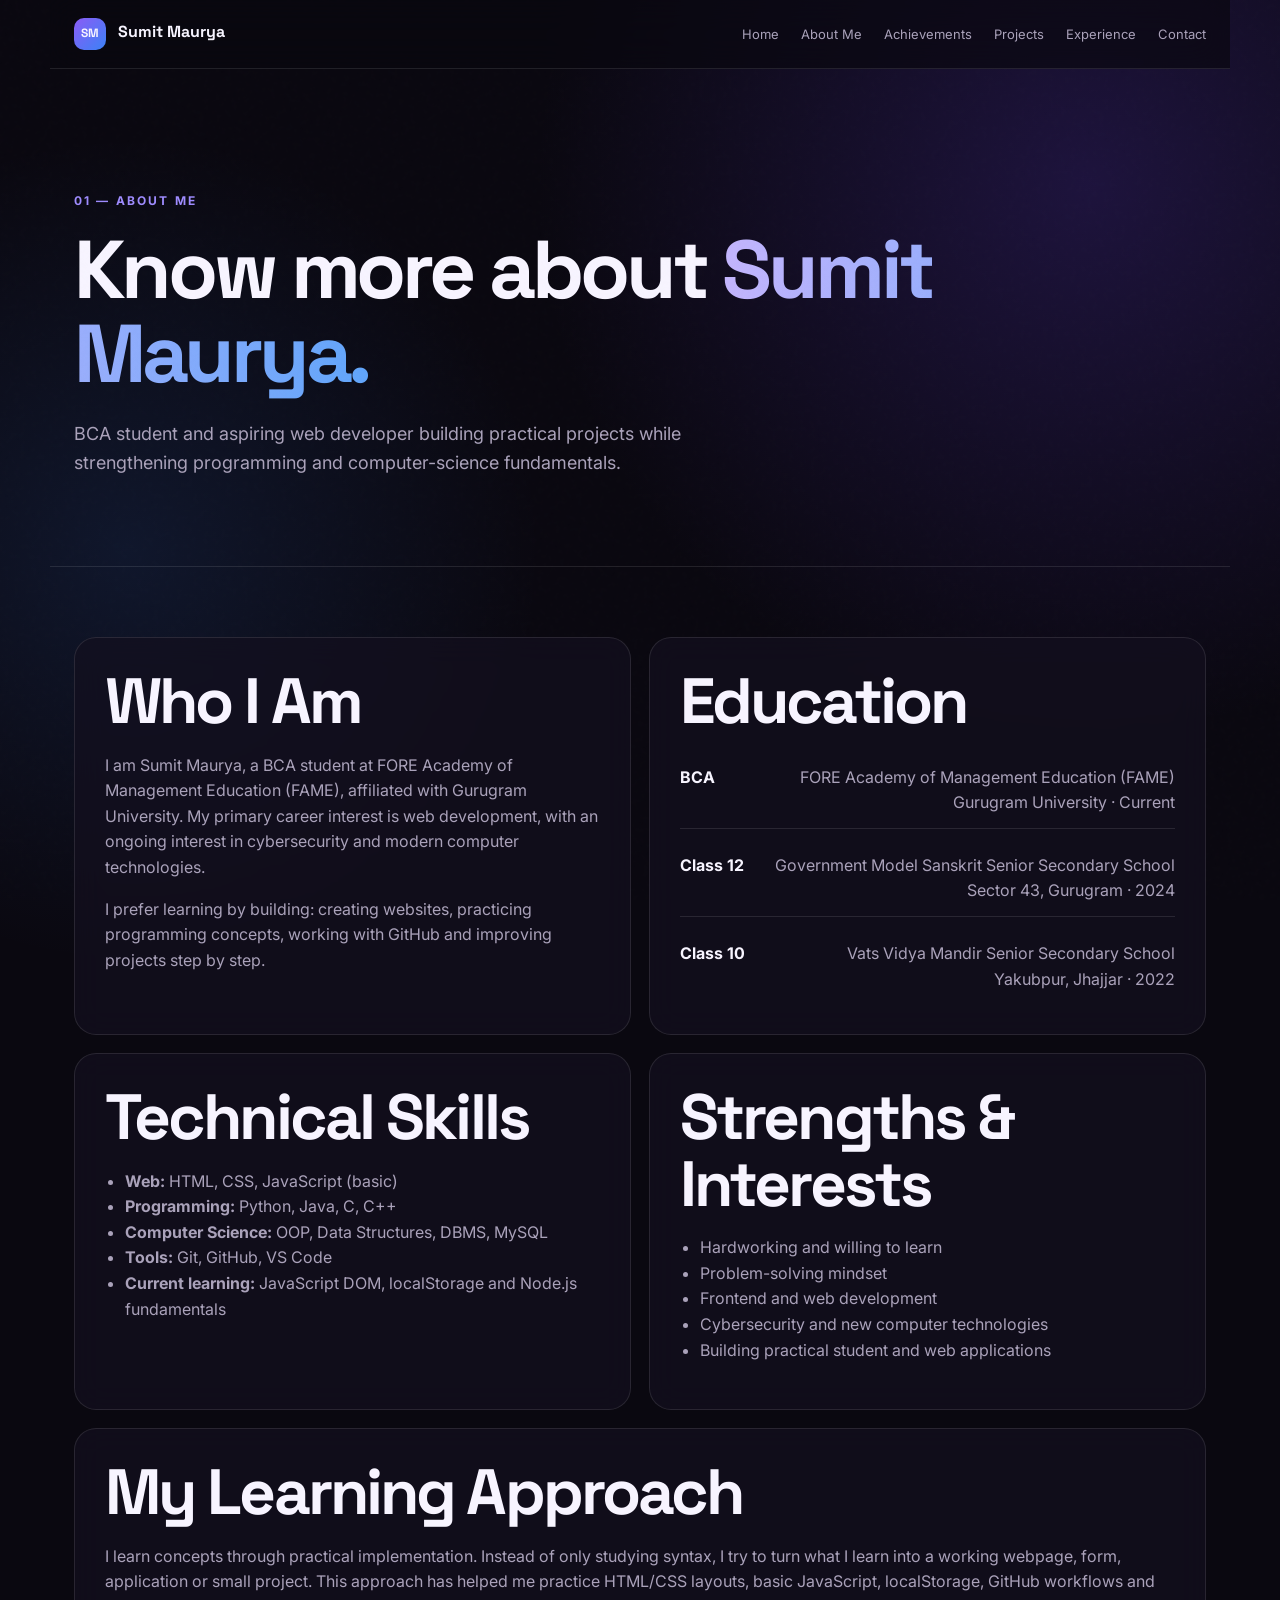
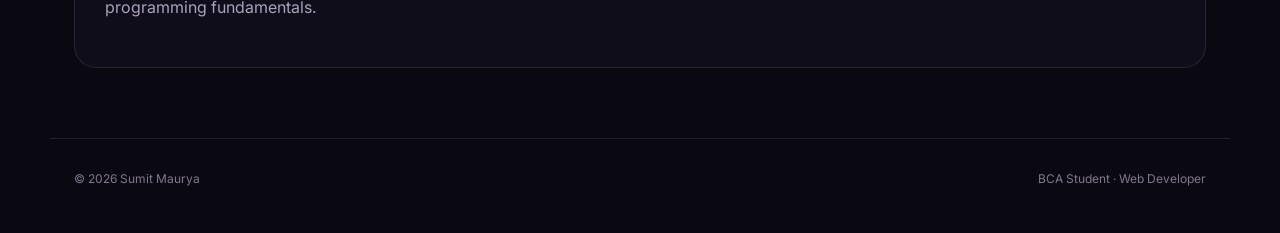
==== about.html @ 4261808b "Initial portfolio upload" ====
<!doctype html>
<html lang="en">

<head>
    <meta charset="utf-8">
    <meta name="viewport" content="width=device-width,initial-scale=1">
    <title>About Me | Sumit Maurya</title>
    <link rel="preconnect" href="https://fonts.googleapis.com">
    <link rel="preconnect" href="https://fonts.gstatic.com" crossorigin>
    <link
        href="https://fonts.googleapis.com/css2?family=Inter:wght@400;500;600;700;800&family=Space+Grotesk:wght@500;600;700&display=swap"
        rel="stylesheet">
    <link rel="stylesheet" href="style.css">
    <link rel="stylesheet" href="page.css">
</head>

<body>
    <div class="noise"></div>
    <header class="nav"><a class="brand" href="index.html"><span>SM</span> Sumit Maurya</a><button class="menu"
            aria-label="Open menu">☰</button>
        <nav><a href="index.html">Home</a><a href="about.html">About Me</a><a
                href="achievements.html">Achievements</a><a href="projects.html">Projects</a><a
                href="experience.html">Experience</a><a href="contact.html">Contact</a></nav>
    </header>
    <main>
        <section class="page-hero">
            <p class="eyebrow">01 — About Me</p>
            <h1>Know more about <span>Sumit Maurya.</span></h1>
            <p class="lead">BCA student and aspiring web developer building practical projects while strengthening
                programming and computer-science fundamentals.</p>
        </section>
        <section class="detail-grid">
            <div class="detail-card">
                <h2>Who I Am</h2>
                <p>I am Sumit Maurya, a BCA student at FORE Academy of Management Education (FAME), affiliated with
                    Gurugram University. My primary career interest is web development, with an ongoing interest in
                    cybersecurity and modern computer technologies.</p>
                <p>I prefer learning by building: creating websites, practicing programming concepts, working with
                    GitHub and improving projects step by step.</p>
            </div>
            <div class="detail-card">
                <h2>Education</h2>
                <div class="info-list">
                    <div class="info-row"><b>BCA</b><span>FORE Academy of Management Education (FAME)<br>Gurugram
                            University · Current</span></div>
                    <div class="info-row"><b>Class 12</b><span>Government Model Sanskrit Senior Secondary
                            School<br>Sector 43, Gurugram · 2024</span></div>
                    <div class="info-row"><b>Class 10</b><span>Vats Vidya Mandir Senior Secondary School<br>Yakubpur,
                            Jhajjar · 2022</span></div>
                </div>
            </div>
            <div class="detail-card">
                <h2>Technical Skills</h2>
                <ul>
                    <li><b>Web:</b> HTML, CSS, JavaScript (basic)</li>
                    <li><b>Programming:</b> Python, Java, C, C++</li>
                    <li><b>Computer Science:</b> OOP, Data Structures, DBMS, MySQL</li>
                    <li><b>Tools:</b> Git, GitHub, VS Code</li>
                    <li><b>Current learning:</b> JavaScript DOM, localStorage and Node.js fundamentals</li>
                </ul>
            </div>
            <div class="detail-card">
                <h2>Strengths & Interests</h2>
                <ul>
                    <li>Hardworking and willing to learn</li>
                    <li>Problem-solving mindset</li>
                    <li>Frontend and web development</li>
                    <li>Cybersecurity and new computer technologies</li>
                    <li>Building practical student and web applications</li>
                </ul>
            </div>
            <div class="detail-card wide">
                <h2>My Learning Approach</h2>
                <p>I learn concepts through practical implementation. Instead of only studying syntax, I try to turn
                    what I learn into a working webpage, form, application or small project. This approach has helped me
                    practice HTML/CSS layouts, basic JavaScript, localStorage, GitHub workflows and programming
                    fundamentals.</p>
            </div>
        </section>
    </main>
    <footer><span>© 2026 Sumit Maurya</span><span>BCA Student · Web Developer</span></footer>
    <script src="script.js"></script>
</body>

</html>
---- style.css ----
:root{--bg:#0a0810;--panel:rgba(20,16,31,.72);--text:#f7f4ff;--muted:#aaa2ba;--line:rgba(255,255,255,.1);--a:#8b5cf6;--b:#3b82f6;--max:1180px}*{box-sizing:border-box}html{scroll-behavior:smooth}body{margin:0;background:radial-gradient(circle at 85% 10%,rgba(99,60,220,.22),transparent 28%),radial-gradient(circle at 10% 30%,rgba(59,130,246,.12),transparent 24%),var(--bg);color:var(--text);font-family:Inter,system-ui,sans-serif;line-height:1.6}.noise{position:fixed;inset:0;pointer-events:none;opacity:.035;background-image:url("data:image/svg+xml,%3Csvg viewBox='0 0 180 180' xmlns='http://www.w3.org/2000/svg'%3E%3Cfilter id='n'%3E%3CfeTurbulence type='fractalNoise' baseFrequency='.9' numOctaves='4' stitchTiles='stitch'/%3E%3C/filter%3E%3Crect width='100%25' height='100%25' filter='url(%23n)' opacity='.35'/%3E%3C/svg%3E")}a{color:inherit;text-decoration:none}.nav{position:sticky;top:0;z-index:20;display:flex;align-items:center;justify-content:space-between;max-width:var(--max);margin:auto;padding:18px 24px;background:rgba(10,8,16,.68);backdrop-filter:blur(18px);border-bottom:1px solid var(--line)}.brand{font-family:'Space Grotesk';font-weight:700}.brand span{display:inline-grid;place-items:center;width:32px;height:32px;margin-right:8px;border-radius:10px;background:linear-gradient(135deg,var(--a),var(--b));font-size:12px}.nav nav{display:flex;gap:22px;font-size:13px;color:var(--muted)}.nav nav a:hover,.mini-links a:hover{color:white}.menu{display:none;background:none;border:0;color:white;font-size:24px}.section{max-width:var(--max);margin:auto;padding:105px 24px}.hero{min-height:calc(100vh - 70px);display:grid;grid-template-columns:1.2fr .8fr;align-items:center;gap:70px}.eyebrow{color:#9f8cff;text-transform:uppercase;letter-spacing:.18em;font-size:12px;font-weight:700}.hero h1,h2{font-family:'Space Grotesk';line-height:1.04;letter-spacing:-.045em;margin:18px 0}.hero h1{font-size:clamp(48px,7vw,86px);max-width:850px}.hero h1 span,h2 span{background:linear-gradient(90deg,#c4b5fd,#60a5fa);-webkit-background-clip:text;background-clip:text;color:transparent}.lead{font-size:18px;color:var(--muted);max-width:680px}.actions{display:flex;gap:12px;margin:28px 0}.btn{padding:13px 19px;border-radius:13px;border:1px solid var(--line);font-weight:700}.primary{background:linear-gradient(135deg,var(--a),var(--b));box-shadow:0 12px 40px rgba(91,70,220,.25)}.ghost{background:rgba(255,255,255,.04)}.mini-links{display:flex;gap:22px;color:#c9c2d7;font-size:14px}.hero-photo{position:relative;display:flex;justify-content:center}.hero-photo img{width:min(390px,80vw);aspect-ratio:3/4;object-fit:cover;border-radius:28px;border:1px solid rgba(255,255,255,.15);box-shadow:0 35px 90px rgba(0,0,0,.5);position:relative;z-index:2}.orbit{position:absolute;width:390px;height:390px;border-radius:50%;background:linear-gradient(135deg,rgba(139,92,246,.5),rgba(59,130,246,.15));filter:blur(55px)}.split{display:grid;grid-template-columns:.8fr 1.2fr;gap:80px;border-top:1px solid var(--line)}h2{font-size:clamp(38px,5vw,64px)}.text{color:var(--muted);font-size:17px}.section-head{display:flex;justify-content:space-between;align-items:end;margin-bottom:35px}.skills-grid{display:grid;grid-template-columns:repeat(4,1fr);gap:14px}.skill-card,.project,.cert{border:1px solid var(--line);background:var(--panel);backdrop-filter:blur(15px);border-radius:20px}.skill-card{padding:25px;min-height:145px}.skill-card b{font-family:'Space Grotesk';font-size:20px}.skill-card p,.project p,.cert p,.muted{color:var(--muted)}.projects-grid{display:grid;grid-template-columns:repeat(2,1fr);gap:16px}.project{padding:28px;min-height:270px;transition:.3s}.project:hover,.cert:hover{transform:translateY(-5px);border-color:rgba(139,92,246,.5)}.project-no{color:#8b5cf6;font-size:12px;font-weight:800}.project h3,.cert h3{font-family:'Space Grotesk';font-size:24px;margin:16px 0 8px}.tags{display:flex;gap:7px;flex-wrap:wrap;margin:20px 0}.tags span{font-size:11px;padding:5px 8px;border-radius:99px;background:rgba(139,92,246,.12);color:#cfc3ff}.project a,.project .status,.cert button{font-size:13px;font-weight:700;color:#b9a9ff}.status{display:inline-block}.timeline{border-left:1px solid #554b68;padding-left:28px}.timeline-item span{font-size:12px;color:#9f8cff}.timeline-item h3{font-family:'Space Grotesk';font-size:25px}.timeline-item p{color:var(--muted)}.cert-grid{display:grid;grid-template-columns:repeat(2,1fr);gap:16px}.cert{overflow:hidden;display:grid;grid-template-columns:190px 1fr}.cert img{width:100%;height:100%;min-height:150px;object-fit:cover;background:white}.cert>div:not(.private-icon){padding:20px}.cert h3{font-size:18px;margin:0 0 4px}.cert p{font-size:13px;margin:0 0 12px}.cert button{border:0;background:none;padding:0;cursor:pointer}.private-cert{padding:20px;display:flex;gap:18px;align-items:center}.private-icon{font-size:34px}.private-cert small{color:var(--muted)}.contact{text-align:center;border-top:1px solid var(--line)}.contact .lead{margin:0 auto 25px}.contact-links{display:flex;justify-content:center;gap:12px}.contact-links a{padding:12px 18px;border:1px solid var(--line);border-radius:12px}.contact-links a:hover{background:rgba(255,255,255,.06)}footer{max-width:var(--max);margin:auto;padding:30px 24px 45px;border-top:1px solid var(--line);display:flex;justify-content:space-between;color:#80788e;font-size:12px}.modal{position:fixed;inset:0;background:rgba(0,0,0,.88);z-index:100;display:none;align-items:center;justify-content:center;padding:30px}.modal.show{display:flex}.modal img{max-width:92vw;max-height:88vh;object-fit:contain;border-radius:12px;background:white}.close{position:absolute;top:20px;right:25px;border:0;background:none;color:white;font-size:42px;cursor:pointer}.reveal{opacity:0;transform:translateY(18px);transition:.7s}.reveal.visible{opacity:1;transform:none}@media(max-width:850px){.nav nav{display:none}.menu{display:block}.hero,.split{grid-template-columns:1fr;gap:45px}.hero{padding-top:70px}.hero-photo{order:-1}.skills-grid{grid-template-columns:repeat(2,1fr)}.cert-grid,.projects-grid{grid-template-columns:1fr}.section{padding:75px 20px}.cert{grid-template-columns:150px 1fr}}@media(max-width:520px){.skills-grid{grid-template-columns:1fr}.cert{grid-template-columns:1fr}.cert img{height:210px}.hero h1{font-size:47px}footer{flex-direction:column;gap:8px}}
@media(max-width:850px){.nav nav.open{display:flex;position:absolute;left:20px;right:20px;top:68px;flex-direction:column;gap:0;padding:10px;border:1px solid var(--line);border-radius:16px;background:rgba(10,8,16,.96);backdrop-filter:blur(20px);box-shadow:0 20px 50px rgba(0,0,0,.35)}.nav nav.open a{padding:12px 14px;border-bottom:1px solid var(--line)}.nav nav.open a:last-child{border-bottom:0}}
---- page.css ----
.page-hero {
    max-width: var(--max);
    margin: auto;
    padding: 110px 24px 70px;
    border-bottom: 1px solid var(--line)
}

.page-hero .eyebrow {
    margin-bottom: 18px
}

.page-hero h1 {
    font-family: 'Space Grotesk';
    font-size: clamp(48px, 7vw, 82px);
    line-height: 1.02;
    letter-spacing: -.05em;
    margin: 0;
    max-width: 900px
}

.page-hero h1 span {
    background: linear-gradient(90deg, #c4b5fd, #60a5fa);
    -webkit-background-clip: text;
    background-clip: text;
    color: transparent
}

.page-hero p.lead {
    margin-top: 25px
}

.detail-grid {
    max-width: var(--max);
    margin: auto;
    padding: 70px 24px;
    display: grid;
    grid-template-columns: 1fr 1fr;
    gap: 18px
}

.detail-card {
    border: 1px solid var(--line);
    background: var(--panel);
    backdrop-filter: blur(15px);
    border-radius: 22px;
    padding: 30px
}

.detail-card h2,
.detail-card h3 {
    font-family: 'Space Grotesk';
    margin-top: 0
}

.detail-card p,
.detail-card li {
    color: var(--muted)
}

.detail-card ul {
    padding-left: 20px
}

.wide {
    grid-column: 1/-1
}

.info-list {
    display: grid;
    gap: 12px
}

.info-row {
    display: flex;
    justify-content: space-between;
    gap: 20px;
    padding: 12px 0;
    border-bottom: 1px solid var(--line)
}

.info-row:last-child {
    border-bottom: 0
}

.info-row b {
    color: var(--text)
}

.info-row span {
    text-align: right;
    color: var(--muted)
}

.achievement-grid {
    max-width: var(--max);
    margin: auto;
    padding: 70px 24px;
    display: grid;
    grid-template-columns: repeat(2, 1fr);
    gap: 18px
}

.achievement {
    overflow: hidden;
    border: 1px solid var(--line);
    background: var(--panel);
    border-radius: 22px;
    display: grid;
    grid-template-columns: 210px 1fr;
    min-height: 210px
}

.achievement img {
    width: 100%;
    height: 100%;
    min-height: 210px;
    object-fit: cover;
    background: #fff
}

.achievement-body {
    padding: 24px
}

.achievement h3 {
    font-family: 'Space Grotesk';
    font-size: 22px;
    margin: 0 0 6px
}

.achievement-body p {
    color: var(--muted);
    margin: 6px 0
}

.achievement-body button {
    margin-top: 12px;
    border: 0;
    background: none;
    color: #b9a9ff;
    font-weight: 700;
    cursor: pointer;
    padding: 0
}

.project-list {
    max-width: var(--max);
    margin: auto;
    padding: 70px 24px;
    display: grid;
    gap: 20px
}

.project-full {
    border: 1px solid var(--line);
    background: var(--panel);
    border-radius: 24px;
    padding: 32px;
    position: relative
}

.project-full .project-no {
    position: absolute;
    right: 28px;
    top: 28px
}

.project-full h2 {
    font-size: 36px;
    margin: 0 70px 10px 0
}

.project-full p {
    color: var(--muted);
    max-width: 850px;
    font-size: 16px
}

.project-meta {
    display: flex;
    flex-wrap: wrap;
    gap: 8px;
    margin: 20px 0
}

.project-meta span {
    font-size: 12px;
    padding: 6px 10px;
    border-radius: 999px;
    background: rgba(139, 92, 246, .12);
    color: #d1c4ff
}

.project-actions {
    display: flex;
    gap: 10px;
    flex-wrap: wrap
}

.project-actions a,
.project-actions span {
    padding: 10px 14px;
    border: 1px solid var(--line);
    border-radius: 11px;
    font-size: 13px;
    font-weight: 700
}

.project-actions a {
    background: linear-gradient(135deg, rgba(139, 92, 246, .2), rgba(59, 130, 246, .15))
}

.note {
    color: var(--muted);
    font-size: 13px
}

.contact-page {
    max-width: var(--max);
    margin: auto;
    padding: 80px 24px 110px;
    text-align: center
}

.contact-page .lead {
    margin: 20px auto 30px
}

.contact-page .contact-links {
    margin-top: 20px
}

@media(max-width:850px) {

    .detail-grid,
    .achievement-grid {
        grid-template-columns: 1fr
    }

    .wide {
        grid-column: auto
    }

    .achievement {
        grid-template-columns: 150px 1fr
    }

    .page-hero {
        padding: 80px 20px 55px
    }

    .detail-grid,
    .achievement-grid,
    .project-list {
        padding: 55px 20px
    }
}

@media(max-width:520px) {
    .achievement {
        grid-template-columns: 1fr
    }

    .achievement img {
        height: 220px
    }

    .info-row {
        flex-direction: column;
        gap: 4px
    }

    .info-row span {
        text-align: left
    }

    .project-full h2 {
        font-size: 30px
    }
}
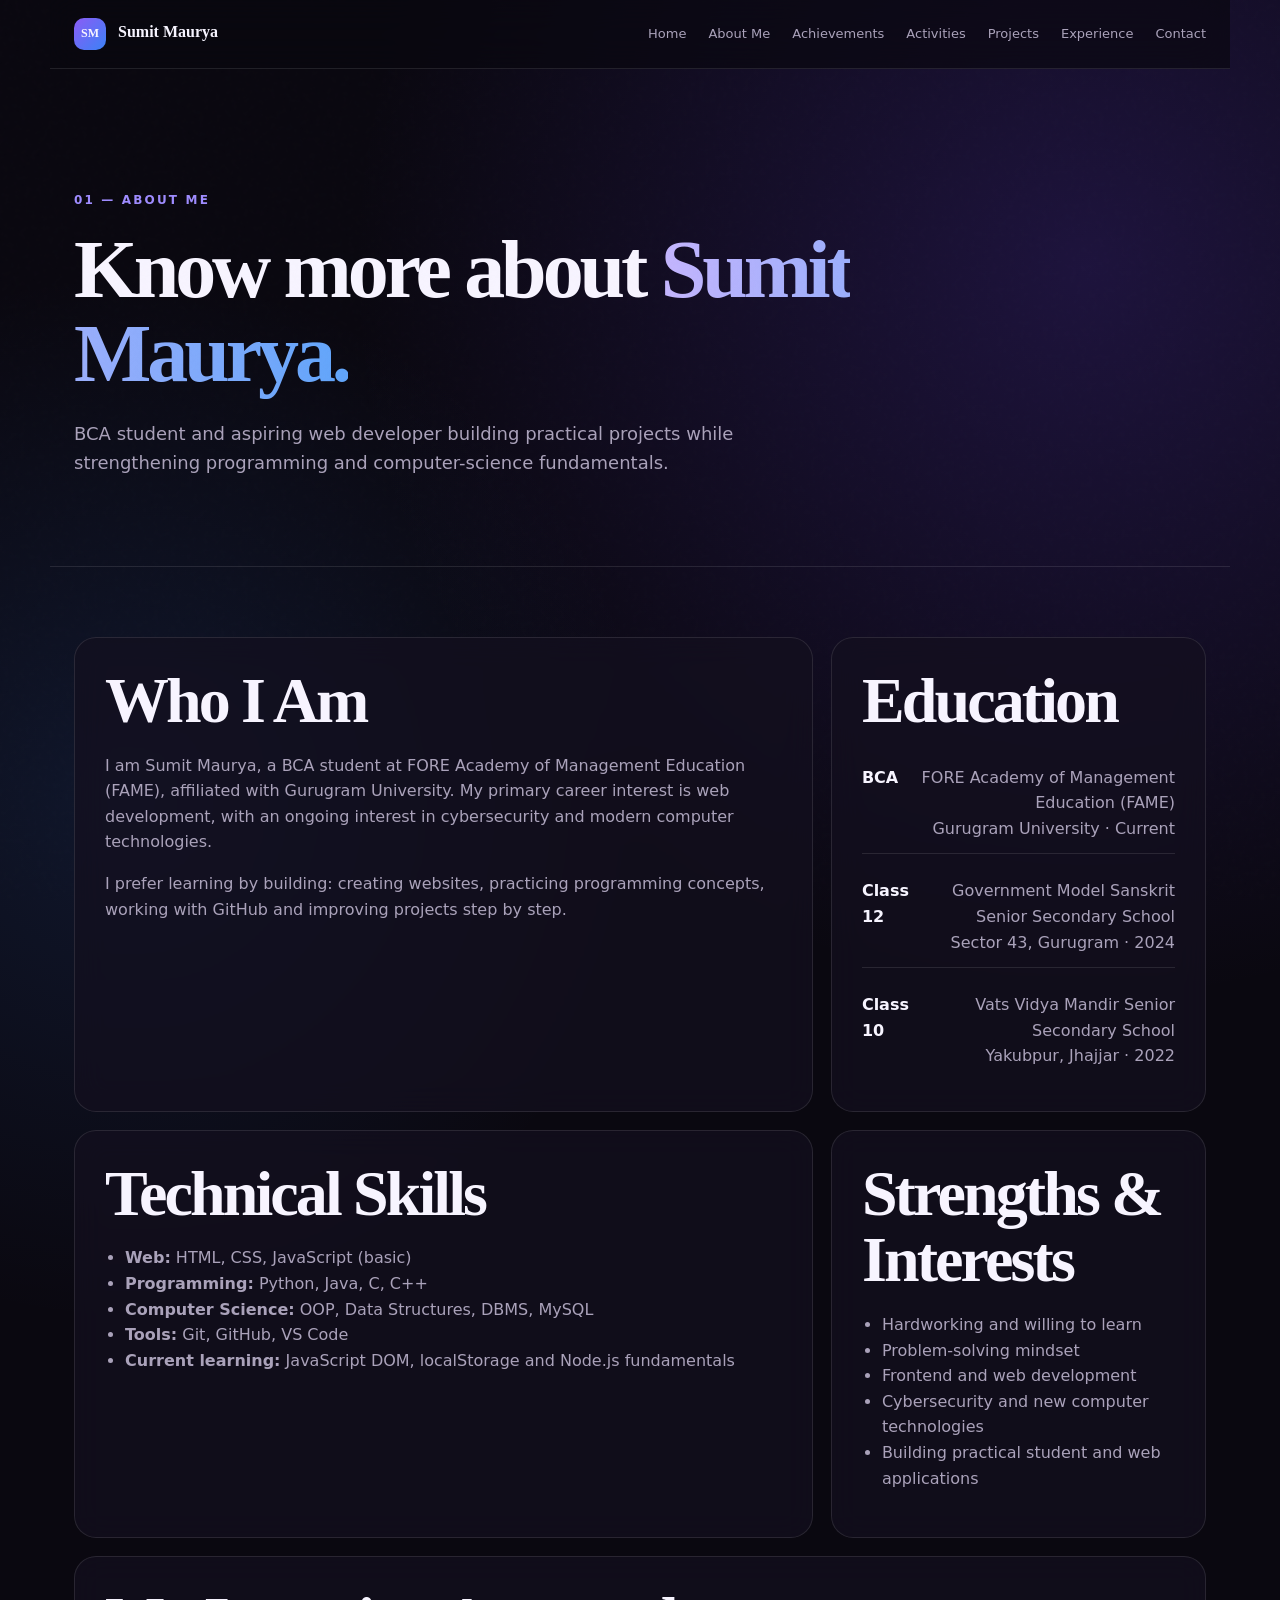
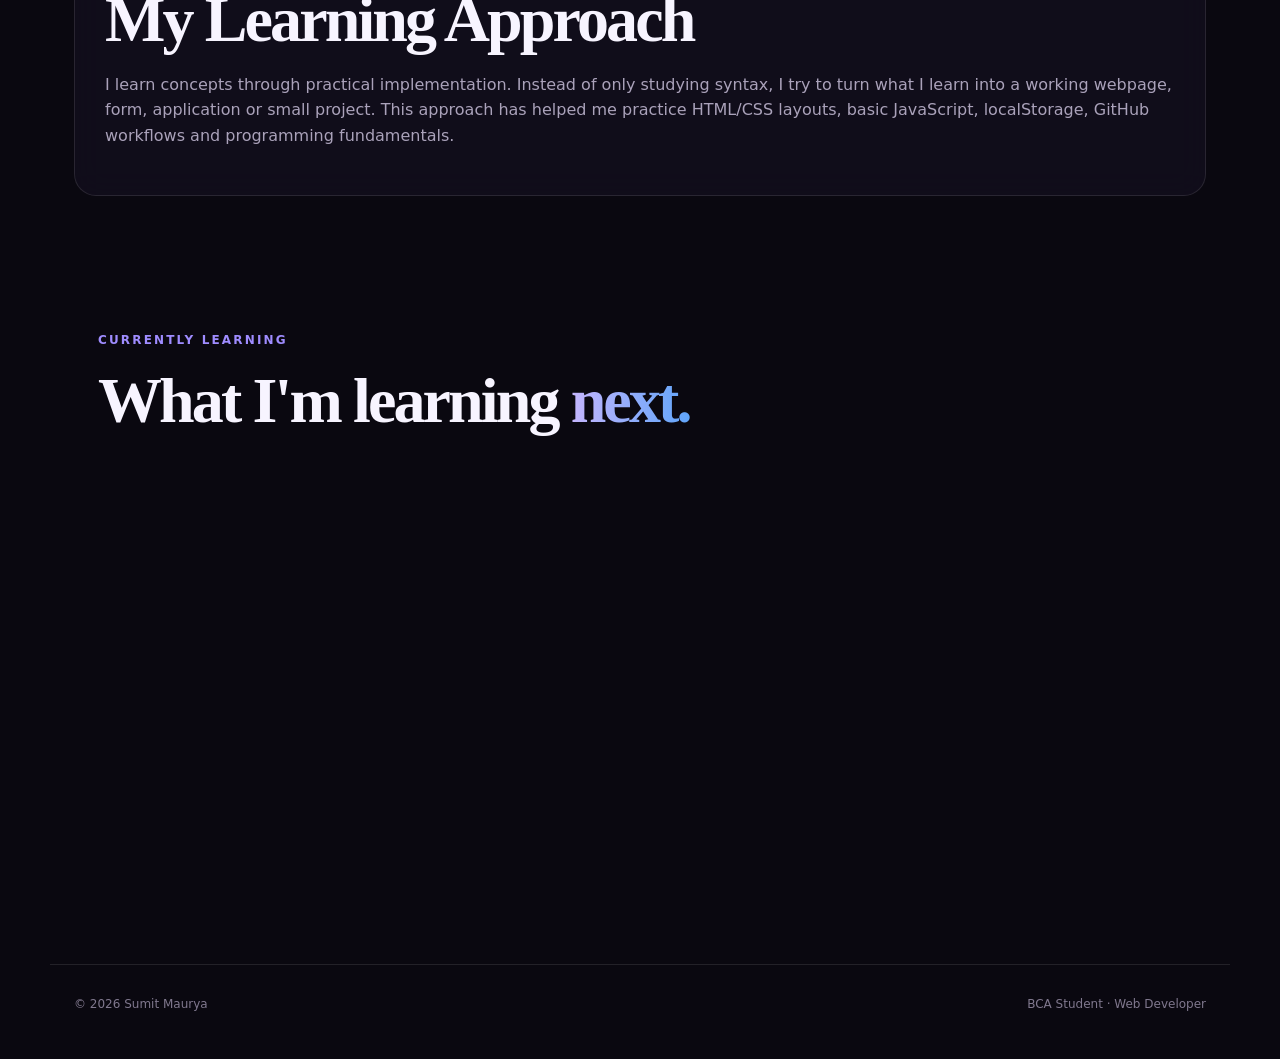
==== commit 67ac2ab3: "Add activities page" ====
--- a/about.html
+++ b/about.html
@@ -1,15 +1,7 @@
 <!doctype html>
-<html lang="en">
+<html>
 
 <head>
-    <meta charset="utf-8">
-    <meta name="viewport" content="width=device-width,initial-scale=1">
-    <title>About Me | Sumit Maurya</title>
-    <link rel="preconnect" href="https://fonts.googleapis.com">
-    <link rel="preconnect" href="https://fonts.gstatic.com" crossorigin>
-    <link
-        href="https://fonts.googleapis.com/css2?family=Inter:wght@400;500;600;700;800&family=Space+Grotesk:wght@500;600;700&display=swap"
-        rel="stylesheet">
     <link rel="stylesheet" href="style.css">
     <link rel="stylesheet" href="page.css">
 </head>
@@ -18,9 +10,15 @@
     <div class="noise"></div>
     <header class="nav"><a class="brand" href="index.html"><span>SM</span> Sumit Maurya</a><button class="menu"
             aria-label="Open menu">☰</button>
-        <nav><a href="index.html">Home</a><a href="about.html">About Me</a><a
-                href="achievements.html">Achievements</a><a href="projects.html">Projects</a><a
-                href="experience.html">Experience</a><a href="contact.html">Contact</a></nav>
+       <nav>
+<a href="index.html">Home</a>
+<a href="about.html">About Me</a>
+<a href="achievements.html">Achievements</a>
+<a href="activities.html">Activities</a>
+<a href="projects.html">Projects</a>
+<a href="experience.html">Experience</a>
+<a href="contact.html">Contact</a>
+</nav>
     </header>
     <main>
         <section class="page-hero">
@@ -76,6 +74,40 @@
                     practice HTML/CSS layouts, basic JavaScript, localStorage, GitHub workflows and programming
                     fundamentals.</p>
             </div>
+            <section class="section">
+
+    <div class="section-head">
+        <div>
+            <p class="eyebrow">Currently Learning</p>
+            <h2>What I'm learning <span>next.</span></h2>
+        </div>
+    </div>
+
+    <div class="skills-grid">
+
+        <div class="skill-card reveal">
+            <b>Advanced JavaScript</b>
+            <p>DOM, events, APIs and modern JavaScript concepts.</p>
+        </div>
+
+        <div class="skill-card reveal">
+            <b>Node.js</b>
+            <p>Backend development and server-side JavaScript fundamentals.</p>
+        </div>
+
+        <div class="skill-card reveal">
+            <b>Full Stack Development</b>
+            <p>Building complete web applications from frontend to backend.</p>
+        </div>
+
+        <div class="skill-card reveal">
+            <b>Cybersecurity</b>
+            <p>Exploring cybersecurity concepts and secure web development.</p>
+        </div>
+
+    </div>
+
+</section>
         </section>
     </main>
     <footer><span>© 2026 Sumit Maurya</span><span>BCA Student · Web Developer</span></footer>
--- a/style.css
+++ b/style.css
@@ -1,2 +1,654 @@
-:root{--bg:#0a0810;--panel:rgba(20,16,31,.72);--text:#f7f4ff;--muted:#aaa2ba;--line:rgba(255,255,255,.1);--a:#8b5cf6;--b:#3b82f6;--max:1180px}*{box-sizing:border-box}html{scroll-behavior:smooth}body{margin:0;background:radial-gradient(circle at 85% 10%,rgba(99,60,220,.22),transparent 28%),radial-gradient(circle at 10% 30%,rgba(59,130,246,.12),transparent 24%),var(--bg);color:var(--text);font-family:Inter,system-ui,sans-serif;line-height:1.6}.noise{position:fixed;inset:0;pointer-events:none;opacity:.035;background-image:url("data:image/svg+xml,%3Csvg viewBox='0 0 180 180' xmlns='http://www.w3.org/2000/svg'%3E%3Cfilter id='n'%3E%3CfeTurbulence type='fractalNoise' baseFrequency='.9' numOctaves='4' stitchTiles='stitch'/%3E%3C/filter%3E%3Crect width='100%25' height='100%25' filter='url(%23n)' opacity='.35'/%3E%3C/svg%3E")}a{color:inherit;text-decoration:none}.nav{position:sticky;top:0;z-index:20;display:flex;align-items:center;justify-content:space-between;max-width:var(--max);margin:auto;padding:18px 24px;background:rgba(10,8,16,.68);backdrop-filter:blur(18px);border-bottom:1px solid var(--line)}.brand{font-family:'Space Grotesk';font-weight:700}.brand span{display:inline-grid;place-items:center;width:32px;height:32px;margin-right:8px;border-radius:10px;background:linear-gradient(135deg,var(--a),var(--b));font-size:12px}.nav nav{display:flex;gap:22px;font-size:13px;color:var(--muted)}.nav nav a:hover,.mini-links a:hover{color:white}.menu{display:none;background:none;border:0;color:white;font-size:24px}.section{max-width:var(--max);margin:auto;padding:105px 24px}.hero{min-height:calc(100vh - 70px);display:grid;grid-template-columns:1.2fr .8fr;align-items:center;gap:70px}.eyebrow{color:#9f8cff;text-transform:uppercase;letter-spacing:.18em;font-size:12px;font-weight:700}.hero h1,h2{font-family:'Space Grotesk';line-height:1.04;letter-spacing:-.045em;margin:18px 0}.hero h1{font-size:clamp(48px,7vw,86px);max-width:850px}.hero h1 span,h2 span{background:linear-gradient(90deg,#c4b5fd,#60a5fa);-webkit-background-clip:text;background-clip:text;color:transparent}.lead{font-size:18px;color:var(--muted);max-width:680px}.actions{display:flex;gap:12px;margin:28px 0}.btn{padding:13px 19px;border-radius:13px;border:1px solid var(--line);font-weight:700}.primary{background:linear-gradient(135deg,var(--a),var(--b));box-shadow:0 12px 40px rgba(91,70,220,.25)}.ghost{background:rgba(255,255,255,.04)}.mini-links{display:flex;gap:22px;color:#c9c2d7;font-size:14px}.hero-photo{position:relative;display:flex;justify-content:center}.hero-photo img{width:min(390px,80vw);aspect-ratio:3/4;object-fit:cover;border-radius:28px;border:1px solid rgba(255,255,255,.15);box-shadow:0 35px 90px rgba(0,0,0,.5);position:relative;z-index:2}.orbit{position:absolute;width:390px;height:390px;border-radius:50%;background:linear-gradient(135deg,rgba(139,92,246,.5),rgba(59,130,246,.15));filter:blur(55px)}.split{display:grid;grid-template-columns:.8fr 1.2fr;gap:80px;border-top:1px solid var(--line)}h2{font-size:clamp(38px,5vw,64px)}.text{color:var(--muted);font-size:17px}.section-head{display:flex;justify-content:space-between;align-items:end;margin-bottom:35px}.skills-grid{display:grid;grid-template-columns:repeat(4,1fr);gap:14px}.skill-card,.project,.cert{border:1px solid var(--line);background:var(--panel);backdrop-filter:blur(15px);border-radius:20px}.skill-card{padding:25px;min-height:145px}.skill-card b{font-family:'Space Grotesk';font-size:20px}.skill-card p,.project p,.cert p,.muted{color:var(--muted)}.projects-grid{display:grid;grid-template-columns:repeat(2,1fr);gap:16px}.project{padding:28px;min-height:270px;transition:.3s}.project:hover,.cert:hover{transform:translateY(-5px);border-color:rgba(139,92,246,.5)}.project-no{color:#8b5cf6;font-size:12px;font-weight:800}.project h3,.cert h3{font-family:'Space Grotesk';font-size:24px;margin:16px 0 8px}.tags{display:flex;gap:7px;flex-wrap:wrap;margin:20px 0}.tags span{font-size:11px;padding:5px 8px;border-radius:99px;background:rgba(139,92,246,.12);color:#cfc3ff}.project a,.project .status,.cert button{font-size:13px;font-weight:700;color:#b9a9ff}.status{display:inline-block}.timeline{border-left:1px solid #554b68;padding-left:28px}.timeline-item span{font-size:12px;color:#9f8cff}.timeline-item h3{font-family:'Space Grotesk';font-size:25px}.timeline-item p{color:var(--muted)}.cert-grid{display:grid;grid-template-columns:repeat(2,1fr);gap:16px}.cert{overflow:hidden;display:grid;grid-template-columns:190px 1fr}.cert img{width:100%;height:100%;min-height:150px;object-fit:cover;background:white}.cert>div:not(.private-icon){padding:20px}.cert h3{font-size:18px;margin:0 0 4px}.cert p{font-size:13px;margin:0 0 12px}.cert button{border:0;background:none;padding:0;cursor:pointer}.private-cert{padding:20px;display:flex;gap:18px;align-items:center}.private-icon{font-size:34px}.private-cert small{color:var(--muted)}.contact{text-align:center;border-top:1px solid var(--line)}.contact .lead{margin:0 auto 25px}.contact-links{display:flex;justify-content:center;gap:12px}.contact-links a{padding:12px 18px;border:1px solid var(--line);border-radius:12px}.contact-links a:hover{background:rgba(255,255,255,.06)}footer{max-width:var(--max);margin:auto;padding:30px 24px 45px;border-top:1px solid var(--line);display:flex;justify-content:space-between;color:#80788e;font-size:12px}.modal{position:fixed;inset:0;background:rgba(0,0,0,.88);z-index:100;display:none;align-items:center;justify-content:center;padding:30px}.modal.show{display:flex}.modal img{max-width:92vw;max-height:88vh;object-fit:contain;border-radius:12px;background:white}.close{position:absolute;top:20px;right:25px;border:0;background:none;color:white;font-size:42px;cursor:pointer}.reveal{opacity:0;transform:translateY(18px);transition:.7s}.reveal.visible{opacity:1;transform:none}@media(max-width:850px){.nav nav{display:none}.menu{display:block}.hero,.split{grid-template-columns:1fr;gap:45px}.hero{padding-top:70px}.hero-photo{order:-1}.skills-grid{grid-template-columns:repeat(2,1fr)}.cert-grid,.projects-grid{grid-template-columns:1fr}.section{padding:75px 20px}.cert{grid-template-columns:150px 1fr}}@media(max-width:520px){.skills-grid{grid-template-columns:1fr}.cert{grid-template-columns:1fr}.cert img{height:210px}.hero h1{font-size:47px}footer{flex-direction:column;gap:8px}}
-@media(max-width:850px){.nav nav.open{display:flex;position:absolute;left:20px;right:20px;top:68px;flex-direction:column;gap:0;padding:10px;border:1px solid var(--line);border-radius:16px;background:rgba(10,8,16,.96);backdrop-filter:blur(20px);box-shadow:0 20px 50px rgba(0,0,0,.35)}.nav nav.open a{padding:12px 14px;border-bottom:1px solid var(--line)}.nav nav.open a:last-child{border-bottom:0}}
+:root {
+    --bg: #0a0810;
+    --panel: rgba(20, 16, 31, .72);
+    --text: #f7f4ff;
+    --muted: #aaa2ba;
+    --line: rgba(255, 255, 255, .1);
+    --a: #8b5cf6;
+    --b: #3b82f6;
+    --max: 1180px
+}
+
+* {
+    box-sizing: border-box
+}
+
+html {
+    scroll-behavior: smooth
+}
+
+body {
+    margin: 0;
+    background: radial-gradient(circle at 85% 10%, rgba(99, 60, 220, .22), transparent 28%), radial-gradient(circle at 10% 30%, rgba(59, 130, 246, .12), transparent 24%), var(--bg);
+    color: var(--text);
+    font-family: Inter, system-ui, sans-serif;
+    line-height: 1.6
+}
+
+.noise {
+    position: fixed;
+    inset: 0;
+    pointer-events: none;
+    opacity: .035;
+    background-image: url("data:image/svg+xml,%3Csvg viewBox='0 0 180 180' xmlns='http://www.w3.org/2000/svg'%3E%3Cfilter id='n'%3E%3CfeTurbulence type='fractalNoise' baseFrequency='.9' numOctaves='4' stitchTiles='stitch'/%3E%3C/filter%3E%3Crect width='100%25' height='100%25' filter='url(%23n)' opacity='.35'/%3E%3C/svg%3E")
+}
+
+a {
+    color: inherit;
+    text-decoration: none
+}
+
+.nav {
+    position: sticky;
+    top: 0;
+    z-index: 20;
+    display: flex;
+    align-items: center;
+    justify-content: space-between;
+    max-width: var(--max);
+    margin: auto;
+    padding: 18px 24px;
+    background: rgba(10, 8, 16, .68);
+    backdrop-filter: blur(18px);
+    border-bottom: 1px solid var(--line)
+}
+
+.brand {
+    font-family: 'Space Grotesk';
+    font-weight: 700
+}
+
+.brand span {
+    display: inline-grid;
+    place-items: center;
+    width: 32px;
+    height: 32px;
+    margin-right: 8px;
+    border-radius: 10px;
+    background: linear-gradient(135deg, var(--a), var(--b));
+    font-size: 12px
+}
+
+.nav nav {
+    display: flex;
+    gap: 22px;
+    font-size: 13px;
+    color: var(--muted)
+}
+
+.nav nav a:hover,
+.mini-links a:hover {
+    color: white
+}
+
+.menu {
+    display: none;
+    background: none;
+    border: 0;
+    color: white;
+    font-size: 24px
+}
+
+.section {
+    max-width: var(--max);
+    margin: auto;
+    padding: 105px 24px
+}
+
+.hero {
+    min-height: calc(100vh - 70px);
+    display: grid;
+    grid-template-columns: 1.2fr .8fr;
+    align-items: center;
+    gap: 70px
+}
+
+.eyebrow {
+    color: #9f8cff;
+    text-transform: uppercase;
+    letter-spacing: .18em;
+    font-size: 12px;
+    font-weight: 700
+}
+
+.hero h1,
+h2 {
+    font-family: 'Space Grotesk';
+    line-height: 1.04;
+    letter-spacing: -.045em;
+    margin: 18px 0
+}
+
+.hero h1 {
+    font-size: clamp(48px, 7vw, 86px);
+    max-width: 850px
+}
+
+.hero h1 span,
+h2 span {
+    background: linear-gradient(90deg, #c4b5fd, #60a5fa);
+    -webkit-background-clip: text;
+    background-clip: text;
+    color: transparent
+}
+
+.lead {
+    font-size: 18px;
+    color: var(--muted);
+    max-width: 680px
+}
+
+.actions {
+    display: flex;
+    gap: 12px;
+    margin: 28px 0
+}
+
+.btn {
+    padding: 13px 19px;
+    border-radius: 13px;
+    border: 1px solid var(--line);
+    font-weight: 700
+}
+
+.primary {
+    background: linear-gradient(135deg, var(--a), var(--b));
+    box-shadow: 0 12px 40px rgba(91, 70, 220, .25)
+}
+
+.ghost {
+    background: rgba(255, 255, 255, .04)
+}
+
+.mini-links {
+    display: flex;
+    gap: 22px;
+    color: #c9c2d7;
+    font-size: 14px
+}
+
+.hero-photo {
+    position: relative;
+    display: flex;
+    justify-content: center
+}
+
+.hero-photo img {
+    width: min(390px, 80vw);
+    aspect-ratio: 3/4;
+    object-fit: cover;
+    border-radius: 28px;
+    border: 1px solid rgba(255, 255, 255, .15);
+    box-shadow: 0 35px 90px rgba(0, 0, 0, .5);
+    position: relative;
+    z-index: 2
+}
+
+.orbit {
+    position: absolute;
+    width: 390px;
+    height: 390px;
+    border-radius: 50%;
+    background: linear-gradient(135deg, rgba(139, 92, 246, .5), rgba(59, 130, 246, .15));
+    filter: blur(55px)
+}
+
+.split {
+    display: grid;
+    grid-template-columns: .8fr 1.2fr;
+    gap: 80px;
+    border-top: 1px solid var(--line)
+}
+
+h2 {
+    font-size: clamp(38px, 5vw, 64px)
+}
+
+.text {
+    color: var(--muted);
+    font-size: 17px
+}
+
+.section-head {
+    display: flex;
+    justify-content: space-between;
+    align-items: end;
+    margin-bottom: 35px
+}
+
+.skills-grid {
+    display: grid;
+    grid-template-columns: repeat(4, 1fr);
+    gap: 14px
+}
+
+.skill-card,
+.project,
+.cert {
+    border: 1px solid var(--line);
+    background: var(--panel);
+    backdrop-filter: blur(15px);
+    border-radius: 20px
+}
+
+.skill-card {
+    padding: 25px;
+    min-height: 145px
+}
+
+.skill-card b {
+    font-family: 'Space Grotesk';
+    font-size: 20px
+}
+
+.skill-card p,
+.project p,
+.cert p,
+.muted {
+    color: var(--muted)
+}
+
+.projects-grid {
+    display: grid;
+    grid-template-columns: repeat(2, 1fr);
+    gap: 16px
+}
+
+.project {
+    padding: 28px;
+    min-height: 270px;
+    transition: .3s
+}
+
+.project:hover,
+.cert:hover {
+    transform: translateY(-5px);
+    border-color: rgba(139, 92, 246, .5)
+}
+
+.project-no {
+    color: #8b5cf6;
+    font-size: 12px;
+    font-weight: 800
+}
+
+.project h3,
+.cert h3 {
+    font-family: 'Space Grotesk';
+    font-size: 24px;
+    margin: 16px 0 8px
+}
+
+.tags {
+    display: flex;
+    gap: 7px;
+    flex-wrap: wrap;
+    margin: 20px 0
+}
+
+.tags span {
+    font-size: 11px;
+    padding: 5px 8px;
+    border-radius: 99px;
+    background: rgba(139, 92, 246, .12);
+    color: #cfc3ff
+}
+
+.project a,
+.project .status,
+.cert button {
+    font-size: 13px;
+    font-weight: 700;
+    color: #b9a9ff
+}
+
+.status {
+    display: inline-block
+}
+
+.timeline {
+    border-left: 1px solid #554b68;
+    padding-left: 28px
+}
+
+.timeline-item span {
+    font-size: 12px;
+    color: #9f8cff
+}
+
+.timeline-item h3 {
+    font-family: 'Space Grotesk';
+    font-size: 25px
+}
+
+.timeline-item p {
+    color: var(--muted)
+}
+
+.cert-grid {
+    display: grid;
+    grid-template-columns: repeat(2, 1fr);
+    gap: 16px
+}
+
+.cert {
+    overflow: hidden;
+    display: grid;
+    grid-template-columns: 190px 1fr
+}
+
+.cert img {
+    width: 100%;
+    height: 100%;
+    min-height: 150px;
+    object-fit: cover;
+    background: white
+}
+
+.cert>div:not(.private-icon) {
+    padding: 20px
+}
+
+.cert h3 {
+    font-size: 18px;
+    margin: 0 0 4px
+}
+
+.cert p {
+    font-size: 13px;
+    margin: 0 0 12px
+}
+
+.cert button {
+    border: 0;
+    background: none;
+    padding: 0;
+    cursor: pointer
+}
+
+.private-cert {
+    padding: 20px;
+    display: flex;
+    gap: 18px;
+    align-items: center
+}
+
+.private-icon {
+    font-size: 34px
+}
+
+.private-cert small {
+    color: var(--muted)
+}
+
+.contact {
+    text-align: center;
+    border-top: 1px solid var(--line)
+}
+
+.contact .lead {
+    margin: 0 auto 25px
+}
+
+.contact-links {
+    display: flex;
+    justify-content: center;
+    gap: 12px
+}
+
+.contact-links a {
+    padding: 12px 18px;
+    border: 1px solid var(--line);
+    border-radius: 12px
+}
+
+.contact-links a:hover {
+    background: rgba(255, 255, 255, .06)
+}
+
+footer {
+    max-width: var(--max);
+    margin: auto;
+    padding: 30px 24px 45px;
+    border-top: 1px solid var(--line);
+    display: flex;
+    justify-content: space-between;
+    color: #80788e;
+    font-size: 12px
+}
+
+.modal {
+    position: fixed;
+    inset: 0;
+    background: rgba(0, 0, 0, .88);
+    z-index: 100;
+    display: none;
+    align-items: center;
+    justify-content: center;
+    padding: 30px
+}
+
+.modal.show {
+    display: flex
+}
+
+.modal img {
+    max-width: 92vw;
+    max-height: 88vh;
+    object-fit: contain;
+    border-radius: 12px;
+    background: white
+}
+
+.close {
+    position: absolute;
+    top: 20px;
+    right: 25px;
+    border: 0;
+    background: none;
+    color: white;
+    font-size: 42px;
+    cursor: pointer
+}
+
+.reveal {
+    opacity: 0;
+    transform: translateY(18px);
+    transition: .7s
+}
+
+.reveal.visible {
+    opacity: 1;
+    transform: none
+}
+
+@media(max-width:850px) {
+    .nav nav {
+        display: none
+    }
+
+    .menu {
+        display: block
+    }
+
+    .hero,
+    .split {
+        grid-template-columns: 1fr;
+        gap: 45px
+    }
+
+    .hero {
+        padding-top: 70px
+    }
+
+    .hero-photo {
+        order: -1
+    }
+
+    .skills-grid {
+        grid-template-columns: repeat(2, 1fr)
+    }
+
+    .cert-grid,
+    .projects-grid {
+        grid-template-columns: 1fr
+    }
+
+    .section {
+        padding: 75px 20px
+    }
+
+    .cert {
+        grid-template-columns: 150px 1fr
+    }
+}
+
+@media(max-width:520px) {
+    .skills-grid {
+        grid-template-columns: 1fr
+    }
+
+    .cert {
+        grid-template-columns: 1fr
+    }
+
+    .cert img {
+        height: 210px
+    }
+
+    .hero h1 {
+        font-size: 47px
+    }
+
+    footer {
+        flex-direction: column;
+        gap: 8px
+    }
+}
+
+@media(max-width:850px) {
+    .nav nav.open {
+        display: flex;
+        position: absolute;
+        left: 20px;
+        right: 20px;
+        top: 68px;
+        flex-direction: column;
+        gap: 0;
+        padding: 10px;
+        border: 1px solid var(--line);
+        border-radius: 16px;
+        background: rgba(10, 8, 16, .96);
+        backdrop-filter: blur(20px);
+        box-shadow: 0 20px 50px rgba(0, 0, 0, .35)
+    }
+
+    .nav nav.open a {
+        padding: 12px 14px;
+        border-bottom: 1px solid var(--line)
+    }
+
+    .nav nav.open a:last-child {
+        border-bottom: 0
+    }
+}
+/* ===== WHAT I CAN DO SECTION ===== */
+
+.services-section {
+  padding: 80px 8%;
+  position: relative;
+}
+
+.services-section .section-heading {
+  text-align: center;
+  margin-bottom: 45px;
+}
+
+.services-section .section-tag {
+  color: #a78bfa;
+  font-size: 13px;
+  font-weight: 700;
+  letter-spacing: 3px;
+  margin-bottom: 12px;
+}
+
+.services-section .section-heading h2 {
+  font-size: clamp(32px, 5vw, 48px);
+  margin: 10px 0;
+}
+
+.services-section .section-heading h2 span {
+  background: linear-gradient(90deg, #a78bfa, #60a5fa);
+  -webkit-background-clip: text;
+  background-clip: text;
+  color: transparent;
+}
+
+.services-section .section-heading > p:last-child {
+  color: #a1a1aa;
+  line-height: 1.7;
+}
+
+.services-grid {
+  display: grid;
+  grid-template-columns: repeat(3, minmax(0, 1fr));
+  gap: 22px;
+  max-width: 1150px;
+  margin: 0 auto;
+}
+
+.service-card {
+  padding: 28px 24px;
+  border: 1px solid rgba(167, 139, 250, 0.22);
+  border-radius: 18px;
+  background: linear-gradient(
+    145deg,
+    rgba(139, 92, 246, 0.10),
+    rgba(59, 130, 246, 0.05)
+  );
+  transition: transform 0.3s ease, border-color 0.3s ease,
+    box-shadow 0.3s ease;
+}
+
+.service-card:hover {
+  transform: translateY(-7px);
+  border-color: #a78bfa;
+  box-shadow: 0 12px 35px rgba(139, 92, 246, 0.15);
+}
+
+.service-icon {
+  font-size: 34px;
+  margin-bottom: 18px;
+}
+
+.service-card h3 {
+  font-size: 19px;
+  margin: 0 0 12px;
+}
+
+.service-card p {
+  color: #a1a1aa;
+  font-size: 14px;
+  line-height: 1.8;
+  margin: 0;
+}
+
+@media (max-width: 900px) {
+  .services-grid {
+    grid-template-columns: repeat(2, minmax(0, 1fr));
+  }
+}
+
+@media (max-width: 600px) {
+  .services-section {
+    padding: 55px 6%;
+  }
+
+  .services-grid {
+    grid-template-columns: 1fr;
+  }
+
+  .service-card {
+    padding: 24px 20px;
+  }
+}
--- a/page.css
+++ b/page.css
@@ -277,4 +277,63 @@
     .project-full h2 {
         font-size: 30px
     }
+}
+/* ==============================
+   ACTIVITIES PAGE
+============================== */
+
+.activity-icon {
+    width: 100%;
+    min-height: 180px;
+    display: grid;
+    place-items: center;
+    font-size: 70px;
+    background:
+        radial-gradient(
+            circle at center,
+            rgba(139, 92, 246, 0.18),
+            rgba(59, 130, 246, 0.05),
+            transparent 70%
+        );
+    border-bottom: 1px solid rgba(255,255,255,0.08);
+}
+
+.achievement {
+    transition:
+        transform 0.35s ease,
+        border-color 0.35s ease,
+        box-shadow 0.35s ease;
+}
+
+.achievement:hover {
+    transform: translateY(-8px);
+    border-color: rgba(139, 92, 246, 0.55);
+    box-shadow: 0 20px 60px rgba(0,0,0,0.25);
+}
+
+.achievement-body {
+    padding: 25px;
+}
+
+.achievement-body h3 {
+    margin-top: 8px;
+}
+
+.achievement-body p {
+    line-height: 1.7;
+}
+
+.tags {
+    display: flex;
+    flex-wrap: wrap;
+    gap: 8px;
+    margin-top: 18px;
+}
+
+.tags span {
+    padding: 7px 12px;
+    border-radius: 50px;
+    background: rgba(139, 92, 246, 0.10);
+    border: 1px solid rgba(139, 92, 246, 0.20);
+    font-size: 12px;
 }
